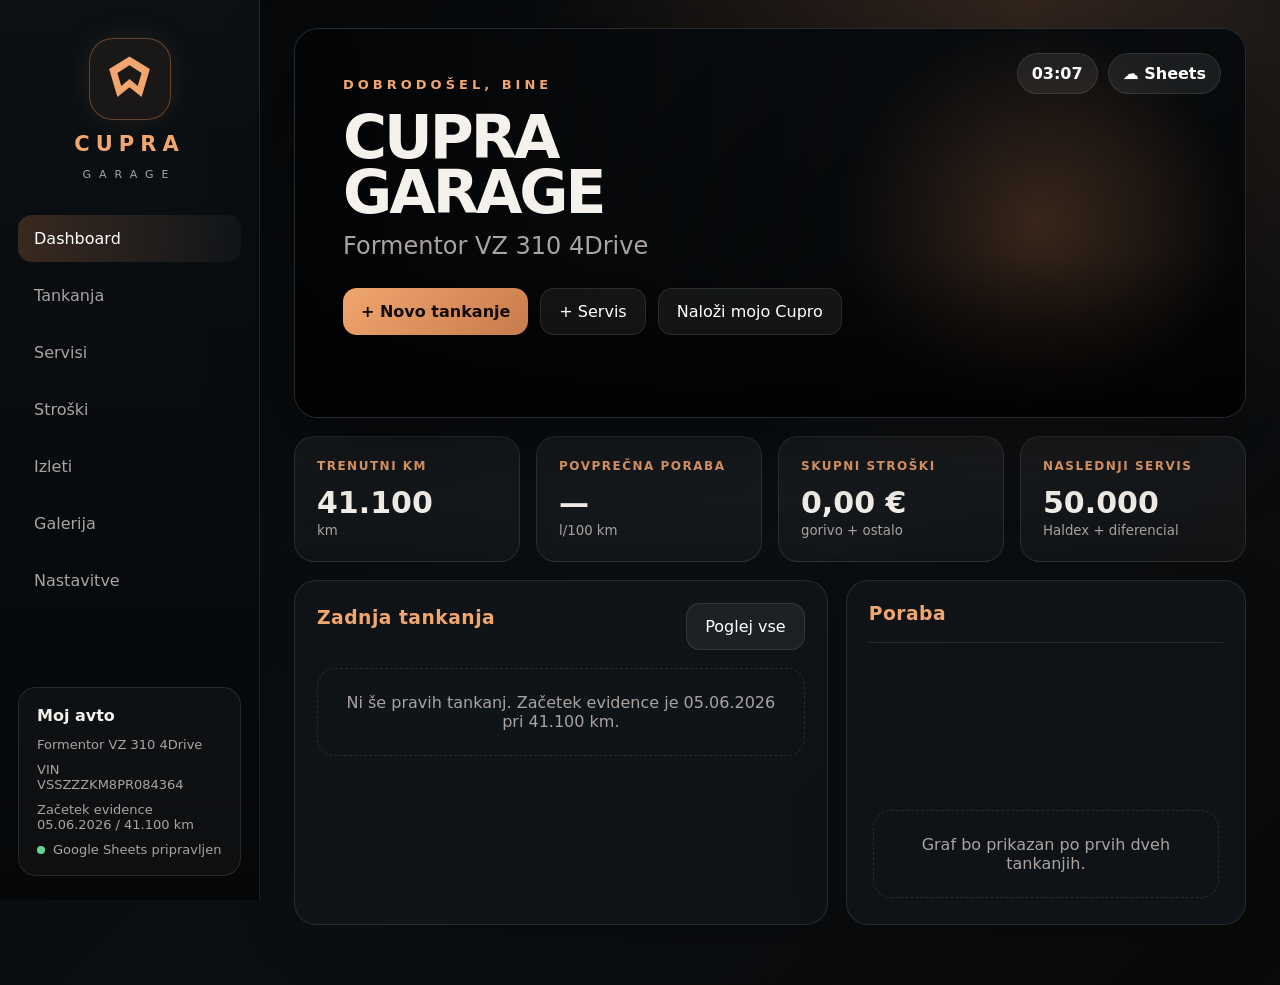
==== index.html @ 84655809 "Add files via upload" ====
<!doctype html>
<html lang="sl">
<head>
  <meta charset="utf-8" />
  <meta name="viewport" content="width=device-width, initial-scale=1" />
  <title>Cupra Garage v1.0</title>
  <link rel="manifest" href="manifest.json">
  <meta name="theme-color" content="#0a0d0f">
  <style>
    :root{--bg:#07090b;--panel:#11161b;--panel2:#151a20;--line:rgba(255,255,255,.10);--text:#f5f1ec;--muted:#aaa3a0;--copper:#c77b4b;--copper2:#f1a66f;--ok:#6ad394;--danger:#ff7676;--shadow:0 28px 80px rgba(0,0,0,.45);--radius:24px}
    *{box-sizing:border-box} body{margin:0;background:radial-gradient(circle at 80% 0%,rgba(199,123,75,.22),transparent 35%),linear-gradient(135deg,#050607,#0b0f13 55%,#090909);color:var(--text);font-family:Inter,system-ui,-apple-system,Segoe UI,Roboto,Arial,sans-serif;min-height:100vh} button,input,select,textarea{font:inherit} .app{display:grid;grid-template-columns:260px 1fr;min-height:100vh}.sidebar{position:sticky;top:0;height:100vh;padding:28px 18px;border-right:1px solid var(--line);background:linear-gradient(180deg,rgba(12,17,21,.96),rgba(5,7,9,.96));backdrop-filter:blur(18px)}.brand{display:flex;flex-direction:column;align-items:center;gap:12px;margin:10px 0 34px}.logo{width:82px;height:82px;border:1px solid rgba(199,123,75,.45);border-radius:24px;display:grid;place-items:center;background:rgba(199,123,75,.08);box-shadow:0 0 30px rgba(199,123,75,.12)}.logo svg{width:55px;fill:var(--copper2)}.brand h1{font-size:21px;letter-spacing:6px;margin:0;color:var(--copper2)}.brand small{letter-spacing:8px;color:var(--muted);font-size:11px}.nav{display:grid;gap:10px}.nav button{border:0;color:var(--muted);background:transparent;border-radius:14px;padding:14px 16px;text-align:left;cursor:pointer;display:flex;align-items:center;gap:12px}.nav button.active,.nav button:hover{background:linear-gradient(90deg,rgba(199,123,75,.25),rgba(255,255,255,.03));color:#fff}.car-card{position:absolute;left:18px;right:18px;bottom:24px;padding:18px;border:1px solid var(--line);border-radius:18px;background:rgba(255,255,255,.035)}.car-card b{display:block;margin-bottom:12px}.car-card p{margin:10px 0;color:var(--muted);font-size:13px}.main{padding:28px 34px 60px}.hero{position:relative;min-height:390px;border:1px solid var(--line);border-radius:var(--radius);overflow:hidden;background:#101418;box-shadow:var(--shadow)}.hero:before{content:"";position:absolute;inset:0;background:linear-gradient(90deg,rgba(0,0,0,.84) 0%,rgba(0,0,0,.50) 37%,rgba(0,0,0,.1) 100%),linear-gradient(0deg,rgba(0,0,0,.75),transparent 42%);z-index:1}.hero-img{position:absolute;inset:0;background:linear-gradient(135deg,#161a1e,#090b0d);background-size:cover;background-position:center}.hero-content{position:relative;z-index:2;padding:48px}.eyebrow{color:var(--copper2);letter-spacing:4px;text-transform:uppercase;font-weight:800;font-size:13px}.hero h2{font-size:60px;line-height:.92;margin:18px 0 12px;letter-spacing:-3px}.hero p{font-size:24px;color:var(--muted);margin:0 0 28px}.btn{border:1px solid var(--line);background:rgba(255,255,255,.06);color:#fff;padding:13px 18px;border-radius:14px;cursor:pointer}.btn.primary{border:0;background:linear-gradient(135deg,var(--copper2),var(--copper));color:#120b07;font-weight:900}.btn.ghost:hover,.btn:hover{transform:translateY(-1px)}.hero-actions{display:flex;gap:12px;flex-wrap:wrap}.top-status{position:absolute;z-index:3;top:24px;right:24px;display:flex;gap:10px}.pill{border:1px solid var(--line);background:rgba(255,255,255,.08);backdrop-filter:blur(12px);padding:10px 14px;border-radius:999px;color:#fff;font-weight:700}.grid4{display:grid;grid-template-columns:repeat(4,1fr);gap:16px;margin-top:18px}.stat{border:1px solid var(--line);background:linear-gradient(180deg,rgba(255,255,255,.06),rgba(255,255,255,.03));border-radius:20px;padding:22px;min-height:126px}.stat .label{color:var(--copper2);font-size:12px;font-weight:900;letter-spacing:1.5px;text-transform:uppercase}.stat .value{font-size:30px;font-weight:900;margin-top:12px}.stat small{color:var(--muted)}.content-grid{display:grid;grid-template-columns:1.2fr .9fr;gap:18px;margin-top:18px}.panel{border:1px solid var(--line);background:rgba(17,22,27,.78);border-radius:22px;padding:22px;box-shadow:0 16px 55px rgba(0,0,0,.18)}.panel h3{margin:0 0 18px;color:var(--copper2);letter-spacing:.5px}.table{width:100%;border-collapse:collapse}.table td,.table th{padding:13px 10px;border-bottom:1px solid var(--line);text-align:left;color:#eee}.table th{color:var(--muted);font-size:12px;text-transform:uppercase}.muted{color:var(--muted)}.view{display:none}.view.active{display:block}.form{display:grid;grid-template-columns:repeat(2,1fr);gap:14px}.field label{display:block;color:var(--muted);font-size:12px;margin:0 0 7px;text-transform:uppercase;letter-spacing:1px}.field input,.field select,.field textarea{width:100%;border:1px solid var(--line);background:rgba(0,0,0,.26);color:#fff;border-radius:14px;padding:13px 14px;outline:none}.field textarea{min-height:95px;resize:vertical}.span2{grid-column:span 2}.toast{position:fixed;right:24px;bottom:24px;background:#121820;border:1px solid var(--line);border-left:4px solid var(--copper2);border-radius:14px;padding:14px 18px;box-shadow:var(--shadow);display:none;z-index:9}.chart{height:260px;display:flex;align-items:end;gap:10px;padding:20px 4px 4px;border-top:1px solid var(--line)}.bar{flex:1;background:linear-gradient(180deg,var(--copper2),var(--copper));border-radius:10px 10px 4px 4px;min-height:8px;position:relative}.bar span{position:absolute;top:-24px;left:50%;transform:translateX(-50%);font-size:12px;color:#fff}.section-title{display:flex;align-items:center;justify-content:space-between;margin:0 0 18px}.section-title h2{margin:0;font-size:34px}.mobile-nav{display:none}.file-input{display:none}.empty{padding:24px;text-align:center;color:var(--muted);border:1px dashed var(--line);border-radius:18px}.sync{display:flex;align-items:center;gap:8px;color:var(--muted);font-size:13px;margin-top:10px}.dot{width:8px;height:8px;background:var(--ok);border-radius:50%}@media(max-width:900px){.app{grid-template-columns:1fr}.sidebar{display:none}.main{padding:14px 14px 92px}.hero{min-height:520px}.hero-content{padding:34px}.hero h2{font-size:52px}.grid4,.content-grid{grid-template-columns:1fr}.form{grid-template-columns:1fr}.span2{grid-column:auto}.mobile-nav{display:flex;position:fixed;left:10px;right:10px;bottom:10px;z-index:8;background:rgba(12,15,18,.92);border:1px solid var(--line);border-radius:22px;padding:8px;backdrop-filter:blur(18px);justify-content:space-around}.mobile-nav button{background:transparent;border:0;color:var(--muted);font-size:12px;padding:10px 8px;border-radius:14px}.mobile-nav button.active{color:#fff;background:rgba(199,123,75,.22)}.top-status{display:none}}
  </style>
</head>
<body>
<div class="app">
  <aside class="sidebar">
    <div class="brand"><div class="logo"><svg viewBox="0 0 100 100"><path d="M50 8 87 31 72 82 50 64 28 82 13 31 50 8Zm0 16L28 38l7 24 15-13 15 13 7-24L50 24Z"/></svg></div><h1>CUPRA</h1><small>GARAGE</small></div>
    <nav class="nav" id="nav"></nav>
    <div class="car-card"><b>Moj avto</b><p>Formentor VZ 310 4Drive</p><p>VIN<br>VSSZZZKM8PR084364</p><p>Začetek evidence<br>05.06.2026 / 41.100 km</p><div class="sync"><span class="dot"></span><span id="syncText">Google Sheets pripravljen</span></div></div>
  </aside>
  <main class="main">
    <section id="dashboard" class="view active">
      <div class="hero">
        <div class="hero-img" id="heroImg"></div><div class="top-status"><div class="pill" id="clock">--:--</div><div class="pill">☁️ Sheets</div></div>
        <div class="hero-content"><div class="eyebrow">Dobrodošel, Bine</div><h2>CUPRA<br>GARAGE</h2><p>Formentor VZ 310 4Drive</p><div class="hero-actions"><button class="btn primary" data-go="tankanja">+ Novo tankanje</button><button class="btn" data-go="servisi">+ Servis</button><button class="btn" id="uploadBtn">Naloži mojo Cupro</button><input class="file-input" id="carPhoto" type="file" accept="image/*"></div></div>
      </div>
      <div class="grid4"><div class="stat"><div class="label">Trenutni KM</div><div class="value" id="sKm">41.100</div><small>km</small></div><div class="stat"><div class="label">Povprečna poraba</div><div class="value" id="sAvg">—</div><small>l/100 km</small></div><div class="stat"><div class="label">Skupni stroški</div><div class="value" id="sCost">0 €</div><small>gorivo + ostalo</small></div><div class="stat"><div class="label">Naslednji servis</div><div class="value">50.000</div><small>Haldex + diferencial</small></div></div>
      <div class="content-grid"><div class="panel"><div class="section-title"><h3>Zadnja tankanja</h3><button class="btn" data-go="tankanja">Poglej vse</button></div><div id="lastFuel"></div></div><div class="panel"><h3>Poraba</h3><div class="chart" id="chart"></div></div></div>
    </section>
    <section id="tankanja" class="view"><div class="section-title"><h2>Tankanja</h2><button class="btn primary" id="saveFuel">Shrani v Google Sheets</button></div><div class="panel"><form class="form" id="fuelForm"><div class="field"><label>Datum</label><input name="date" type="date" required></div><div class="field"><label>Kilometri</label><input name="km" type="number" required placeholder="npr. 42180"></div><div class="field"><label>Litri</label><input name="liters" type="number" step="0.01" required placeholder="npr. 52.31"></div><div class="field"><label>Cena skupaj (€)</label><input name="total" type="number" step="0.01" required placeholder="npr. 86.40"></div><div class="field"><label>Gorivo</label><select name="fuel"><option>95 RON</option><option>100 RON</option><option>Nakup</option></select></div><div class="field"><label>Črpalka</label><input name="station" placeholder="Petrol Litija"></div><div class="field span2"><label>Opomba</label><textarea name="note" placeholder="npr. prvo tankanje po nakupu"></textarea></div></form></div><div class="panel" style="margin-top:18px"><h3>Vnosi</h3><div id="fuelList"></div></div></section>
    <section id="servisi" class="view"><div class="section-title"><h2>Servisi</h2><button class="btn primary" id="saveService">Shrani servis</button></div><div class="panel"><form class="form" id="serviceForm"><div class="field"><label>Datum</label><input name="date" type="date"></div><div class="field"><label>KM</label><input name="km" type="number"></div><div class="field"><label>Vrsta</label><input name="type" placeholder="Haldex, DSG, olje..."></div><div class="field"><label>Cena (€)</label><input name="total" type="number" step="0.01"></div><div class="field"><label>Servis</label><input name="shop" placeholder="Malgaj, A2S..."></div><div class="field span2"><label>Opomba</label><textarea name="note"></textarea></div></form></div><div class="panel" style="margin-top:18px"><h3>Servisni plan</h3><table class="table"><tr><td>41.100 km</td><td>Nakup vozila</td></tr><tr><td>50.000 km</td><td>Haldex + diferencial + olje/filtri</td></tr><tr><td>60.000 km</td><td>DSG + svečke + olje/filtri</td></tr></table></div></section>
    <section id="stroski" class="view"><div class="section-title"><h2>Stroški</h2><button class="btn primary" id="saveCost">Shrani strošek</button></div><div class="panel"><form class="form" id="costForm"><div class="field"><label>Datum</label><input name="date" type="date"></div><div class="field"><label>Kategorija</label><select name="category"><option>Pranje</option><option>Zavarovanje</option><option>Gume</option><option>Dodatki</option><option>Registracija</option><option>Drugo</option></select></div><div class="field"><label>Cena (€)</label><input name="total" type="number" step="0.01"></div><div class="field span2"><label>Opomba</label><textarea name="note"></textarea></div></form></div></section>
    <section id="izleti" class="view"><div class="section-title"><h2>Izleti</h2><button class="btn primary" id="saveTrip">Shrani izlet</button></div><div class="panel"><form class="form" id="tripForm"><div class="field"><label>Datum</label><input name="date" type="date"></div><div class="field"><label>Lokacija</label><input name="location" placeholder="Jezersko, Pavličevo..."></div><div class="field"><label>KM</label><input name="km" type="number"></div><div class="field"><label>Poraba</label><input name="consumption" type="number" step="0.1"></div><div class="field span2"><label>Opomba</label><textarea name="note"></textarea></div></form></div></section>
    <section id="galerija" class="view"><div class="section-title"><h2>Galerija</h2></div><div class="panel"><div class="empty">Za zdaj uporabiva glavno sliko avta. Kasneje dodava galerijo izletov.</div></div></section>
    <section id="nastavitve" class="view"><div class="section-title"><h2>Nastavitve</h2></div><div class="panel"><h3>Google Sheets API</h3><p class="muted">Aplikacija je že povezana z Apps Script URL-jem.</p><input id="apiInput" style="width:100%;padding:14px;border-radius:14px;border:1px solid var(--line);background:#080a0c;color:#fff" /></div></section>
  </main>
</div>
<nav class="mobile-nav" id="mobileNav"></nav><div class="toast" id="toast"></div>
<script>
const API_URL='https://script.google.com/macros/s/AKfycbxtBUDsEvPy3NudjOg58-vne_iWKUfln5QllhqGD4Jf5TqZbpSSNqPPOu9MX9v1Vtcd/exec';
const START_KM=41100; const START_DATE='2026-06-05';
const navItems=[['dashboard','Dashboard'],['tankanja','Tankanja'],['servisi','Servisi'],['stroski','Stroški'],['izleti','Izleti'],['galerija','Galerija'],['nastavitve','Nastavitve']];
const $=s=>document.querySelector(s); const $$=s=>document.querySelectorAll(s);
const store={get(k,d=[]){try{return JSON.parse(localStorage.getItem(k))??d}catch{return d}},set(k,v){localStorage.setItem(k,JSON.stringify(v))}};
function toast(msg){const t=$('#toast');t.textContent=msg;t.style.display='block';setTimeout(()=>t.style.display='none',3300)}
function fmt(n,dec=0){if(n===null||n===undefined||isNaN(n))return '—';return Number(n).toLocaleString('sl-SI',{maximumFractionDigits:dec,minimumFractionDigits:dec})}
function eur(n){return fmt(n,2)+' €'}
function initNav(){for(const wrap of [$('#nav'),$('#mobileNav')]){wrap.innerHTML=navItems.map(([id,label])=>`<button data-go="${id}" class="${id==='dashboard'?'active':''}">${label}</button>`).join('')}}
function go(id){$$('.view').forEach(v=>v.classList.toggle('active',v.id===id));$$('[data-go]').forEach(b=>b.classList.toggle('active',b.dataset.go===id));scrollTo(0,0)}
document.addEventListener('click',e=>{const b=e.target.closest('[data-go]');if(b)go(b.dataset.go)});
async function post(sheet,values){try{await fetch(API_URL,{method:'POST',mode:'no-cors',headers:{'Content-Type':'text/plain;charset=utf-8'},body:JSON.stringify({sheet,values})});toast('Shranjeno v Google Sheets ✅');return true}catch(err){toast('Napaka pri povezavi z Google Sheets');return false}}
function fuelRows(){return store.get('fuel',[])}
function calcFuel(rows){const sorted=[...rows].sort((a,b)=>Number(a.km)-Number(b.km));let prev=START_KM;return sorted.map(r=>{const dist=Number(r.km)-prev;const liters=Number(r.liters), total=Number(r.total);const cons=dist>0?liters/dist*100:null;const per100=dist>0?total/dist*100:null;const perKm=dist>0?total/dist:null;prev=Number(r.km)||prev;return {...r,dist,cons,per100,perKm}})}
function render(){const rows=calcFuel(fuelRows());const latest=rows.at(-1);$('#sKm').textContent=fmt(latest?.km||START_KM);const valid=rows.filter(r=>r.cons);const avg=valid.length?valid.reduce((s,r)=>s+r.cons,0)/valid.length:null;$('#sAvg').textContent=avg?fmt(avg,1):'—';const fuelCost=rows.reduce((s,r)=>s+Number(r.total||0),0);const costs=store.get('costs',[]).reduce((s,r)=>s+Number(r.total||0),0);$('#sCost').textContent=eur(fuelCost+costs); renderFuelList(rows); renderChart(valid.slice(-7));}
function renderFuelList(rows){const box=$('#fuelList'), last=$('#lastFuel'); const table=rows.slice().reverse().map(r=>`<tr><td>${r.date}</td><td>${fmt(r.km)} km</td><td>${r.fuel}</td><td>${eur(r.total)}</td><td>${r.cons?fmt(r.cons,1)+' l/100 km':'—'}</td></tr>`).join('');const html=rows.length?`<table class="table"><tr><th>Datum</th><th>KM</th><th>Gorivo</th><th>Cena</th><th>Poraba</th></tr>${table}</table>`:'<div class="empty">Ni še pravih tankanj. Začetek evidence je 05.06.2026 pri 41.100 km.</div>';box.innerHTML=html;last.innerHTML=html}
function renderChart(rows){const c=$('#chart'); if(!rows.length){c.innerHTML='<div class="empty" style="width:100%">Graf bo prikazan po prvih dveh tankanjih.</div>';return} const max=Math.max(...rows.map(r=>r.cons),10); c.innerHTML=rows.map(r=>`<div class="bar" style="height:${Math.max(8,r.cons/max*220)}px"><span>${fmt(r.cons,1)}</span></div>`).join('')}
function formObj(form){return Object.fromEntries(new FormData(form).entries())}
$('#saveFuel').onclick=async()=>{const f=formObj($('#fuelForm')); if(!f.date||!f.km||!f.liters||!f.total){toast('Vnesi datum, km, litre in ceno.');return} f.km=Number(f.km);f.liters=Number(f.liters);f.total=Number(f.total);f.pricePerLiter=f.liters?f.total/f.liters:0; const rows=fuelRows(); rows.push(f); store.set('fuel',rows); render(); await post('Tankanja',[f.date,f.km,f.liters,f.total,Number(f.pricePerLiter.toFixed(3)),f.fuel,f.station||'',f.note||'']); $('#fuelForm').reset(); $('#fuelForm').date.value=new Date().toISOString().slice(0,10)};
$('#saveService').onclick=async()=>{const f=formObj($('#serviceForm')); await post('Servisi',[f.date,f.km,f.type,f.total,f.shop,f.note]);toast('Servis shranjen ✅')};
$('#saveCost').onclick=async()=>{const f=formObj($('#costForm')); const arr=store.get('costs',[]);arr.push(f);store.set('costs',arr);render(); await post('Stroški',[f.date,f.category,f.total,f.note]);};
$('#saveTrip').onclick=async()=>{const f=formObj($('#tripForm')); await post('Izleti',[f.date,f.location,f.km,f.consumption,f.note]);};
$('#uploadBtn').onclick=()=>$('#carPhoto').click(); $('#carPhoto').onchange=e=>{const file=e.target.files[0]; if(!file)return; const r=new FileReader(); r.onload=()=>{localStorage.setItem('carPhoto',r.result); setHero();}; r.readAsDataURL(file)};
function setHero(){const img=localStorage.getItem('carPhoto'); if(img) $('#heroImg').style.backgroundImage=`url(${img})`; else $('#heroImg').style.backgroundImage='radial-gradient(circle at 78% 50%,rgba(199,123,75,.34),transparent 26%),linear-gradient(135deg,#11171d,#050607)'}
function clock(){const d=new Date();$('#clock').textContent=d.toLocaleTimeString('sl-SI',{hour:'2-digit',minute:'2-digit'})}
function init(){initNav(); setHero(); $('#apiInput').value=API_URL; $('#fuelForm').date.value=new Date().toISOString().slice(0,10); clock();setInterval(clock,30000); render(); if('serviceWorker' in navigator){navigator.serviceWorker.register('./service-worker.js').catch(()=>{})}}
init();
</script>
</body>
</html>
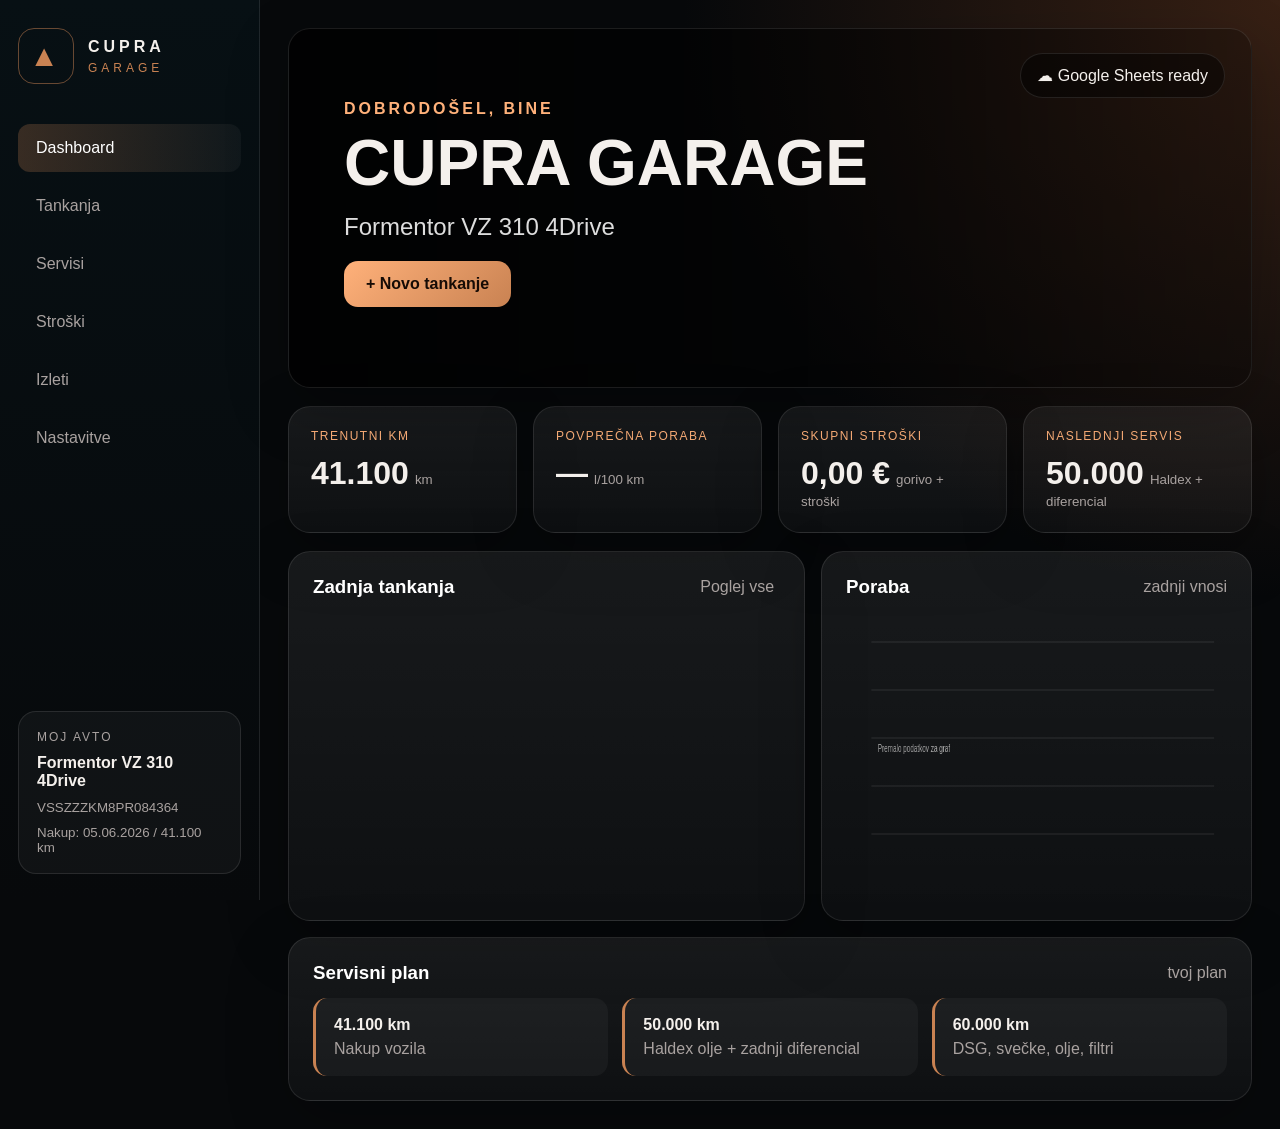
==== commit 0f418fb9: "Add files via upload" ====
--- a/index.html
+++ b/index.html
@@ -2,68 +2,97 @@
 <html lang="sl">
 <head>
   <meta charset="utf-8" />
-  <meta name="viewport" content="width=device-width, initial-scale=1" />
-  <title>Cupra Garage v1.0</title>
-  <link rel="manifest" href="manifest.json">
-  <meta name="theme-color" content="#0a0d0f">
-  <style>
-    :root{--bg:#07090b;--panel:#11161b;--panel2:#151a20;--line:rgba(255,255,255,.10);--text:#f5f1ec;--muted:#aaa3a0;--copper:#c77b4b;--copper2:#f1a66f;--ok:#6ad394;--danger:#ff7676;--shadow:0 28px 80px rgba(0,0,0,.45);--radius:24px}
-    *{box-sizing:border-box} body{margin:0;background:radial-gradient(circle at 80% 0%,rgba(199,123,75,.22),transparent 35%),linear-gradient(135deg,#050607,#0b0f13 55%,#090909);color:var(--text);font-family:Inter,system-ui,-apple-system,Segoe UI,Roboto,Arial,sans-serif;min-height:100vh} button,input,select,textarea{font:inherit} .app{display:grid;grid-template-columns:260px 1fr;min-height:100vh}.sidebar{position:sticky;top:0;height:100vh;padding:28px 18px;border-right:1px solid var(--line);background:linear-gradient(180deg,rgba(12,17,21,.96),rgba(5,7,9,.96));backdrop-filter:blur(18px)}.brand{display:flex;flex-direction:column;align-items:center;gap:12px;margin:10px 0 34px}.logo{width:82px;height:82px;border:1px solid rgba(199,123,75,.45);border-radius:24px;display:grid;place-items:center;background:rgba(199,123,75,.08);box-shadow:0 0 30px rgba(199,123,75,.12)}.logo svg{width:55px;fill:var(--copper2)}.brand h1{font-size:21px;letter-spacing:6px;margin:0;color:var(--copper2)}.brand small{letter-spacing:8px;color:var(--muted);font-size:11px}.nav{display:grid;gap:10px}.nav button{border:0;color:var(--muted);background:transparent;border-radius:14px;padding:14px 16px;text-align:left;cursor:pointer;display:flex;align-items:center;gap:12px}.nav button.active,.nav button:hover{background:linear-gradient(90deg,rgba(199,123,75,.25),rgba(255,255,255,.03));color:#fff}.car-card{position:absolute;left:18px;right:18px;bottom:24px;padding:18px;border:1px solid var(--line);border-radius:18px;background:rgba(255,255,255,.035)}.car-card b{display:block;margin-bottom:12px}.car-card p{margin:10px 0;color:var(--muted);font-size:13px}.main{padding:28px 34px 60px}.hero{position:relative;min-height:390px;border:1px solid var(--line);border-radius:var(--radius);overflow:hidden;background:#101418;box-shadow:var(--shadow)}.hero:before{content:"";position:absolute;inset:0;background:linear-gradient(90deg,rgba(0,0,0,.84) 0%,rgba(0,0,0,.50) 37%,rgba(0,0,0,.1) 100%),linear-gradient(0deg,rgba(0,0,0,.75),transparent 42%);z-index:1}.hero-img{position:absolute;inset:0;background:linear-gradient(135deg,#161a1e,#090b0d);background-size:cover;background-position:center}.hero-content{position:relative;z-index:2;padding:48px}.eyebrow{color:var(--copper2);letter-spacing:4px;text-transform:uppercase;font-weight:800;font-size:13px}.hero h2{font-size:60px;line-height:.92;margin:18px 0 12px;letter-spacing:-3px}.hero p{font-size:24px;color:var(--muted);margin:0 0 28px}.btn{border:1px solid var(--line);background:rgba(255,255,255,.06);color:#fff;padding:13px 18px;border-radius:14px;cursor:pointer}.btn.primary{border:0;background:linear-gradient(135deg,var(--copper2),var(--copper));color:#120b07;font-weight:900}.btn.ghost:hover,.btn:hover{transform:translateY(-1px)}.hero-actions{display:flex;gap:12px;flex-wrap:wrap}.top-status{position:absolute;z-index:3;top:24px;right:24px;display:flex;gap:10px}.pill{border:1px solid var(--line);background:rgba(255,255,255,.08);backdrop-filter:blur(12px);padding:10px 14px;border-radius:999px;color:#fff;font-weight:700}.grid4{display:grid;grid-template-columns:repeat(4,1fr);gap:16px;margin-top:18px}.stat{border:1px solid var(--line);background:linear-gradient(180deg,rgba(255,255,255,.06),rgba(255,255,255,.03));border-radius:20px;padding:22px;min-height:126px}.stat .label{color:var(--copper2);font-size:12px;font-weight:900;letter-spacing:1.5px;text-transform:uppercase}.stat .value{font-size:30px;font-weight:900;margin-top:12px}.stat small{color:var(--muted)}.content-grid{display:grid;grid-template-columns:1.2fr .9fr;gap:18px;margin-top:18px}.panel{border:1px solid var(--line);background:rgba(17,22,27,.78);border-radius:22px;padding:22px;box-shadow:0 16px 55px rgba(0,0,0,.18)}.panel h3{margin:0 0 18px;color:var(--copper2);letter-spacing:.5px}.table{width:100%;border-collapse:collapse}.table td,.table th{padding:13px 10px;border-bottom:1px solid var(--line);text-align:left;color:#eee}.table th{color:var(--muted);font-size:12px;text-transform:uppercase}.muted{color:var(--muted)}.view{display:none}.view.active{display:block}.form{display:grid;grid-template-columns:repeat(2,1fr);gap:14px}.field label{display:block;color:var(--muted);font-size:12px;margin:0 0 7px;text-transform:uppercase;letter-spacing:1px}.field input,.field select,.field textarea{width:100%;border:1px solid var(--line);background:rgba(0,0,0,.26);color:#fff;border-radius:14px;padding:13px 14px;outline:none}.field textarea{min-height:95px;resize:vertical}.span2{grid-column:span 2}.toast{position:fixed;right:24px;bottom:24px;background:#121820;border:1px solid var(--line);border-left:4px solid var(--copper2);border-radius:14px;padding:14px 18px;box-shadow:var(--shadow);display:none;z-index:9}.chart{height:260px;display:flex;align-items:end;gap:10px;padding:20px 4px 4px;border-top:1px solid var(--line)}.bar{flex:1;background:linear-gradient(180deg,var(--copper2),var(--copper));border-radius:10px 10px 4px 4px;min-height:8px;position:relative}.bar span{position:absolute;top:-24px;left:50%;transform:translateX(-50%);font-size:12px;color:#fff}.section-title{display:flex;align-items:center;justify-content:space-between;margin:0 0 18px}.section-title h2{margin:0;font-size:34px}.mobile-nav{display:none}.file-input{display:none}.empty{padding:24px;text-align:center;color:var(--muted);border:1px dashed var(--line);border-radius:18px}.sync{display:flex;align-items:center;gap:8px;color:var(--muted);font-size:13px;margin-top:10px}.dot{width:8px;height:8px;background:var(--ok);border-radius:50%}@media(max-width:900px){.app{grid-template-columns:1fr}.sidebar{display:none}.main{padding:14px 14px 92px}.hero{min-height:520px}.hero-content{padding:34px}.hero h2{font-size:52px}.grid4,.content-grid{grid-template-columns:1fr}.form{grid-template-columns:1fr}.span2{grid-column:auto}.mobile-nav{display:flex;position:fixed;left:10px;right:10px;bottom:10px;z-index:8;background:rgba(12,15,18,.92);border:1px solid var(--line);border-radius:22px;padding:8px;backdrop-filter:blur(18px);justify-content:space-around}.mobile-nav button{background:transparent;border:0;color:var(--muted);font-size:12px;padding:10px 8px;border-radius:14px}.mobile-nav button.active{color:#fff;background:rgba(199,123,75,.22)}.top-status{display:none}}
-  </style>
+  <meta name="viewport" content="width=device-width, initial-scale=1, viewport-fit=cover" />
+  <title>Cupra Garage</title>
+  <meta name="theme-color" content="#0b0f12" />
+  <link rel="manifest" href="manifest.json" />
+  <link rel="stylesheet" href="css/style.css" />
 </head>
 <body>
-<div class="app">
-  <aside class="sidebar">
-    <div class="brand"><div class="logo"><svg viewBox="0 0 100 100"><path d="M50 8 87 31 72 82 50 64 28 82 13 31 50 8Zm0 16L28 38l7 24 15-13 15 13 7-24L50 24Z"/></svg></div><h1>CUPRA</h1><small>GARAGE</small></div>
-    <nav class="nav" id="nav"></nav>
-    <div class="car-card"><b>Moj avto</b><p>Formentor VZ 310 4Drive</p><p>VIN<br>VSSZZZKM8PR084364</p><p>Začetek evidence<br>05.06.2026 / 41.100 km</p><div class="sync"><span class="dot"></span><span id="syncText">Google Sheets pripravljen</span></div></div>
-  </aside>
-  <main class="main">
-    <section id="dashboard" class="view active">
-      <div class="hero">
-        <div class="hero-img" id="heroImg"></div><div class="top-status"><div class="pill" id="clock">--:--</div><div class="pill">☁️ Sheets</div></div>
-        <div class="hero-content"><div class="eyebrow">Dobrodošel, Bine</div><h2>CUPRA<br>GARAGE</h2><p>Formentor VZ 310 4Drive</p><div class="hero-actions"><button class="btn primary" data-go="tankanja">+ Novo tankanje</button><button class="btn" data-go="servisi">+ Servis</button><button class="btn" id="uploadBtn">Naloži mojo Cupro</button><input class="file-input" id="carPhoto" type="file" accept="image/*"></div></div>
+  <div class="app-shell">
+    <aside class="sidebar">
+      <div class="brand">
+        <div class="logo-mark">▲</div>
+        <div><strong>CUPRA</strong><span>GARAGE</span></div>
       </div>
-      <div class="grid4"><div class="stat"><div class="label">Trenutni KM</div><div class="value" id="sKm">41.100</div><small>km</small></div><div class="stat"><div class="label">Povprečna poraba</div><div class="value" id="sAvg">—</div><small>l/100 km</small></div><div class="stat"><div class="label">Skupni stroški</div><div class="value" id="sCost">0 €</div><small>gorivo + ostalo</small></div><div class="stat"><div class="label">Naslednji servis</div><div class="value">50.000</div><small>Haldex + diferencial</small></div></div>
-      <div class="content-grid"><div class="panel"><div class="section-title"><h3>Zadnja tankanja</h3><button class="btn" data-go="tankanja">Poglej vse</button></div><div id="lastFuel"></div></div><div class="panel"><h3>Poraba</h3><div class="chart" id="chart"></div></div></div>
-    </section>
-    <section id="tankanja" class="view"><div class="section-title"><h2>Tankanja</h2><button class="btn primary" id="saveFuel">Shrani v Google Sheets</button></div><div class="panel"><form class="form" id="fuelForm"><div class="field"><label>Datum</label><input name="date" type="date" required></div><div class="field"><label>Kilometri</label><input name="km" type="number" required placeholder="npr. 42180"></div><div class="field"><label>Litri</label><input name="liters" type="number" step="0.01" required placeholder="npr. 52.31"></div><div class="field"><label>Cena skupaj (€)</label><input name="total" type="number" step="0.01" required placeholder="npr. 86.40"></div><div class="field"><label>Gorivo</label><select name="fuel"><option>95 RON</option><option>100 RON</option><option>Nakup</option></select></div><div class="field"><label>Črpalka</label><input name="station" placeholder="Petrol Litija"></div><div class="field span2"><label>Opomba</label><textarea name="note" placeholder="npr. prvo tankanje po nakupu"></textarea></div></form></div><div class="panel" style="margin-top:18px"><h3>Vnosi</h3><div id="fuelList"></div></div></section>
-    <section id="servisi" class="view"><div class="section-title"><h2>Servisi</h2><button class="btn primary" id="saveService">Shrani servis</button></div><div class="panel"><form class="form" id="serviceForm"><div class="field"><label>Datum</label><input name="date" type="date"></div><div class="field"><label>KM</label><input name="km" type="number"></div><div class="field"><label>Vrsta</label><input name="type" placeholder="Haldex, DSG, olje..."></div><div class="field"><label>Cena (€)</label><input name="total" type="number" step="0.01"></div><div class="field"><label>Servis</label><input name="shop" placeholder="Malgaj, A2S..."></div><div class="field span2"><label>Opomba</label><textarea name="note"></textarea></div></form></div><div class="panel" style="margin-top:18px"><h3>Servisni plan</h3><table class="table"><tr><td>41.100 km</td><td>Nakup vozila</td></tr><tr><td>50.000 km</td><td>Haldex + diferencial + olje/filtri</td></tr><tr><td>60.000 km</td><td>DSG + svečke + olje/filtri</td></tr></table></div></section>
-    <section id="stroski" class="view"><div class="section-title"><h2>Stroški</h2><button class="btn primary" id="saveCost">Shrani strošek</button></div><div class="panel"><form class="form" id="costForm"><div class="field"><label>Datum</label><input name="date" type="date"></div><div class="field"><label>Kategorija</label><select name="category"><option>Pranje</option><option>Zavarovanje</option><option>Gume</option><option>Dodatki</option><option>Registracija</option><option>Drugo</option></select></div><div class="field"><label>Cena (€)</label><input name="total" type="number" step="0.01"></div><div class="field span2"><label>Opomba</label><textarea name="note"></textarea></div></form></div></section>
-    <section id="izleti" class="view"><div class="section-title"><h2>Izleti</h2><button class="btn primary" id="saveTrip">Shrani izlet</button></div><div class="panel"><form class="form" id="tripForm"><div class="field"><label>Datum</label><input name="date" type="date"></div><div class="field"><label>Lokacija</label><input name="location" placeholder="Jezersko, Pavličevo..."></div><div class="field"><label>KM</label><input name="km" type="number"></div><div class="field"><label>Poraba</label><input name="consumption" type="number" step="0.1"></div><div class="field span2"><label>Opomba</label><textarea name="note"></textarea></div></form></div></section>
-    <section id="galerija" class="view"><div class="section-title"><h2>Galerija</h2></div><div class="panel"><div class="empty">Za zdaj uporabiva glavno sliko avta. Kasneje dodava galerijo izletov.</div></div></section>
-    <section id="nastavitve" class="view"><div class="section-title"><h2>Nastavitve</h2></div><div class="panel"><h3>Google Sheets API</h3><p class="muted">Aplikacija je že povezana z Apps Script URL-jem.</p><input id="apiInput" style="width:100%;padding:14px;border-radius:14px;border:1px solid var(--line);background:#080a0c;color:#fff" /></div></section>
-  </main>
-</div>
-<nav class="mobile-nav" id="mobileNav"></nav><div class="toast" id="toast"></div>
-<script>
-const API_URL='https://script.google.com/macros/s/AKfycbxtBUDsEvPy3NudjOg58-vne_iWKUfln5QllhqGD4Jf5TqZbpSSNqPPOu9MX9v1Vtcd/exec';
-const START_KM=41100; const START_DATE='2026-06-05';
-const navItems=[['dashboard','Dashboard'],['tankanja','Tankanja'],['servisi','Servisi'],['stroski','Stroški'],['izleti','Izleti'],['galerija','Galerija'],['nastavitve','Nastavitve']];
-const $=s=>document.querySelector(s); const $$=s=>document.querySelectorAll(s);
-const store={get(k,d=[]){try{return JSON.parse(localStorage.getItem(k))??d}catch{return d}},set(k,v){localStorage.setItem(k,JSON.stringify(v))}};
-function toast(msg){const t=$('#toast');t.textContent=msg;t.style.display='block';setTimeout(()=>t.style.display='none',3300)}
-function fmt(n,dec=0){if(n===null||n===undefined||isNaN(n))return '—';return Number(n).toLocaleString('sl-SI',{maximumFractionDigits:dec,minimumFractionDigits:dec})}
-function eur(n){return fmt(n,2)+' €'}
-function initNav(){for(const wrap of [$('#nav'),$('#mobileNav')]){wrap.innerHTML=navItems.map(([id,label])=>`<button data-go="${id}" class="${id==='dashboard'?'active':''}">${label}</button>`).join('')}}
-function go(id){$$('.view').forEach(v=>v.classList.toggle('active',v.id===id));$$('[data-go]').forEach(b=>b.classList.toggle('active',b.dataset.go===id));scrollTo(0,0)}
-document.addEventListener('click',e=>{const b=e.target.closest('[data-go]');if(b)go(b.dataset.go)});
-async function post(sheet,values){try{await fetch(API_URL,{method:'POST',mode:'no-cors',headers:{'Content-Type':'text/plain;charset=utf-8'},body:JSON.stringify({sheet,values})});toast('Shranjeno v Google Sheets ✅');return true}catch(err){toast('Napaka pri povezavi z Google Sheets');return false}}
-function fuelRows(){return store.get('fuel',[])}
-function calcFuel(rows){const sorted=[...rows].sort((a,b)=>Number(a.km)-Number(b.km));let prev=START_KM;return sorted.map(r=>{const dist=Number(r.km)-prev;const liters=Number(r.liters), total=Number(r.total);const cons=dist>0?liters/dist*100:null;const per100=dist>0?total/dist*100:null;const perKm=dist>0?total/dist:null;prev=Number(r.km)||prev;return {...r,dist,cons,per100,perKm}})}
-function render(){const rows=calcFuel(fuelRows());const latest=rows.at(-1);$('#sKm').textContent=fmt(latest?.km||START_KM);const valid=rows.filter(r=>r.cons);const avg=valid.length?valid.reduce((s,r)=>s+r.cons,0)/valid.length:null;$('#sAvg').textContent=avg?fmt(avg,1):'—';const fuelCost=rows.reduce((s,r)=>s+Number(r.total||0),0);const costs=store.get('costs',[]).reduce((s,r)=>s+Number(r.total||0),0);$('#sCost').textContent=eur(fuelCost+costs); renderFuelList(rows); renderChart(valid.slice(-7));}
-function renderFuelList(rows){const box=$('#fuelList'), last=$('#lastFuel'); const table=rows.slice().reverse().map(r=>`<tr><td>${r.date}</td><td>${fmt(r.km)} km</td><td>${r.fuel}</td><td>${eur(r.total)}</td><td>${r.cons?fmt(r.cons,1)+' l/100 km':'—'}</td></tr>`).join('');const html=rows.length?`<table class="table"><tr><th>Datum</th><th>KM</th><th>Gorivo</th><th>Cena</th><th>Poraba</th></tr>${table}</table>`:'<div class="empty">Ni še pravih tankanj. Začetek evidence je 05.06.2026 pri 41.100 km.</div>';box.innerHTML=html;last.innerHTML=html}
-function renderChart(rows){const c=$('#chart'); if(!rows.length){c.innerHTML='<div class="empty" style="width:100%">Graf bo prikazan po prvih dveh tankanjih.</div>';return} const max=Math.max(...rows.map(r=>r.cons),10); c.innerHTML=rows.map(r=>`<div class="bar" style="height:${Math.max(8,r.cons/max*220)}px"><span>${fmt(r.cons,1)}</span></div>`).join('')}
-function formObj(form){return Object.fromEntries(new FormData(form).entries())}
-$('#saveFuel').onclick=async()=>{const f=formObj($('#fuelForm')); if(!f.date||!f.km||!f.liters||!f.total){toast('Vnesi datum, km, litre in ceno.');return} f.km=Number(f.km);f.liters=Number(f.liters);f.total=Number(f.total);f.pricePerLiter=f.liters?f.total/f.liters:0; const rows=fuelRows(); rows.push(f); store.set('fuel',rows); render(); await post('Tankanja',[f.date,f.km,f.liters,f.total,Number(f.pricePerLiter.toFixed(3)),f.fuel,f.station||'',f.note||'']); $('#fuelForm').reset(); $('#fuelForm').date.value=new Date().toISOString().slice(0,10)};
-$('#saveService').onclick=async()=>{const f=formObj($('#serviceForm')); await post('Servisi',[f.date,f.km,f.type,f.total,f.shop,f.note]);toast('Servis shranjen ✅')};
-$('#saveCost').onclick=async()=>{const f=formObj($('#costForm')); const arr=store.get('costs',[]);arr.push(f);store.set('costs',arr);render(); await post('Stroški',[f.date,f.category,f.total,f.note]);};
-$('#saveTrip').onclick=async()=>{const f=formObj($('#tripForm')); await post('Izleti',[f.date,f.location,f.km,f.consumption,f.note]);};
-$('#uploadBtn').onclick=()=>$('#carPhoto').click(); $('#carPhoto').onchange=e=>{const file=e.target.files[0]; if(!file)return; const r=new FileReader(); r.onload=()=>{localStorage.setItem('carPhoto',r.result); setHero();}; r.readAsDataURL(file)};
-function setHero(){const img=localStorage.getItem('carPhoto'); if(img) $('#heroImg').style.backgroundImage=`url(${img})`; else $('#heroImg').style.backgroundImage='radial-gradient(circle at 78% 50%,rgba(199,123,75,.34),transparent 26%),linear-gradient(135deg,#11171d,#050607)'}
-function clock(){const d=new Date();$('#clock').textContent=d.toLocaleTimeString('sl-SI',{hour:'2-digit',minute:'2-digit'})}
-function init(){initNav(); setHero(); $('#apiInput').value=API_URL; $('#fuelForm').date.value=new Date().toISOString().slice(0,10); clock();setInterval(clock,30000); render(); if('serviceWorker' in navigator){navigator.serviceWorker.register('./service-worker.js').catch(()=>{})}}
-init();
-</script>
+      <nav>
+        <button class="nav active" data-view="dashboard">Dashboard</button>
+        <button class="nav" data-view="fuel">Tankanja</button>
+        <button class="nav" data-view="service">Servisi</button>
+        <button class="nav" data-view="costs">Stroški</button>
+        <button class="nav" data-view="trips">Izleti</button>
+        <button class="nav" data-view="settings">Nastavitve</button>
+      </nav>
+      <div class="vehicle-card">
+        <span>MOJ AVTO</span>
+        <strong>Formentor VZ 310 4Drive</strong>
+        <small>VSSZZZKM8PR084364</small>
+        <small>Nakup: 05.06.2026 / 41.100 km</small>
+      </div>
+    </aside>
+
+    <main>
+      <section class="hero card">
+        <div class="hero-content">
+          <p>DOBRODOŠEL, BINE</p>
+          <h1>CUPRA GARAGE</h1>
+          <h2>Formentor VZ 310 4Drive</h2>
+          <button id="openFuel" class="primary">+ Novo tankanje</button>
+        </div>
+        <div class="status-pill">☁ Google Sheets ready</div>
+      </section>
+
+      <section id="dashboard" class="view active">
+        <div class="stats-grid">
+          <div class="stat card"><span>Trenutni KM</span><strong id="statKm">41.100</strong><small>km</small></div>
+          <div class="stat card"><span>Povprečna poraba</span><strong id="statAvg">—</strong><small>l/100 km</small></div>
+          <div class="stat card"><span>Skupni stroški</span><strong id="statCost">0 €</strong><small>gorivo + stroški</small></div>
+          <div class="stat card"><span>Naslednji servis</span><strong>50.000</strong><small>Haldex + diferencial</small></div>
+        </div>
+        <div class="content-grid">
+          <div class="card panel">
+            <div class="panel-head"><h3>Zadnja tankanja</h3><button class="ghost" data-view-target="fuel">Poglej vse</button></div>
+            <div id="fuelList" class="list"></div>
+          </div>
+          <div class="card panel">
+            <div class="panel-head"><h3>Poraba</h3><span>zadnji vnosi</span></div>
+            <canvas id="fuelChart" width="600" height="280"></canvas>
+          </div>
+          <div class="card panel wide">
+            <div class="panel-head"><h3>Servisni plan</h3><span>tvoj plan</span></div>
+            <div class="timeline">
+              <div><b>41.100 km</b><span>Nakup vozila</span></div>
+              <div><b>50.000 km</b><span>Haldex olje + zadnji diferencial</span></div>
+              <div><b>60.000 km</b><span>DSG, svečke, olje, filtri</span></div>
+            </div>
+          </div>
+        </div>
+      </section>
+
+      <section id="fuel" class="view">
+        <div class="card panel form-panel">
+          <h3>Novo tankanje</h3>
+          <form id="fuelForm">
+            <label>Datum<input type="date" name="date" required></label>
+            <label>KM<input type="number" name="km" required placeholder="npr. 41850"></label>
+            <label>Litri<input type="number" step="0.01" name="liters" required></label>
+            <label>Cena skupaj (€)<input type="number" step="0.01" name="total" required></label>
+            <label>Gorivo<select name="fuel"><option>95 RON</option><option>100 RON</option></select></label>
+            <label>Črpalka<input name="station" placeholder="Petrol, OMV..."></label>
+            <label class="full">Opomba<input name="note" placeholder="opomba"></label>
+            <button class="primary full" type="submit">Shrani tankanje</button>
+          </form>
+          <p id="saveStatus" class="save-status"></p>
+        </div>
+      </section>
+
+      <section id="service" class="view"><div class="card panel"><h3>Servisi</h3><p>Modul sledi v naslednjem koraku.</p></div></section>
+      <section id="costs" class="view"><div class="card panel"><h3>Stroški</h3><p>Modul sledi v naslednjem koraku.</p></div></section>
+      <section id="trips" class="view"><div class="card panel"><h3>Izleti</h3><p>Modul sledi v naslednjem koraku.</p></div></section>
+      <section id="settings" class="view"><div class="card panel"><h3>Nastavitve</h3><p>API je povezan na tvoj Google Apps Script.</p></div></section>
+    </main>
+  </div>
+  <script src="js/api.js"></script>
+  <script src="js/app.js"></script>
 </body>
 </html>
--- a/css/style.css
+++ b/css/style.css
@@ -0,0 +1 @@
+:root{--bg:#07090b;--panel:#11171c;--panel2:#171b21;--text:#f4f0ec;--muted:#a9a2a0;--copper:#c98252;--copper2:#ffb17a;--line:rgba(255,255,255,.1)}*{box-sizing:border-box}body{margin:0;font-family:Inter,Segoe UI,Arial,sans-serif;background:radial-gradient(circle at top right,#372014,transparent 35%),var(--bg);color:var(--text)}button,input,select{font:inherit}.app-shell{display:grid;grid-template-columns:260px 1fr;min-height:100vh}.sidebar{padding:28px 18px;border-right:1px solid var(--line);background:linear-gradient(180deg,#071014,#07090b);position:sticky;top:0;height:100vh}.brand{display:flex;gap:14px;align-items:center;margin-bottom:40px;letter-spacing:4px}.brand span{display:block;color:var(--copper);font-size:12px;margin-top:5px}.logo-mark{width:56px;height:56px;border:1px solid rgba(201,130,82,.5);border-radius:16px;display:grid;place-items:center;color:var(--copper);font-size:30px}nav{display:grid;gap:10px}.nav{border:0;background:transparent;color:var(--muted);text-align:left;padding:15px 18px;border-radius:12px;cursor:pointer}.nav.active,.nav:hover{background:linear-gradient(90deg,rgba(201,130,82,.25),rgba(255,255,255,.04));color:#fff}.vehicle-card{position:absolute;left:18px;right:18px;bottom:26px;padding:18px;border:1px solid var(--line);border-radius:18px;background:rgba(255,255,255,.04);display:grid;gap:10px}.vehicle-card span{color:var(--muted);font-size:12px;letter-spacing:2px}.vehicle-card small{color:var(--muted)}main{padding:28px;max-width:1500px;width:100%;margin:auto}.card{border:1px solid var(--line);background:linear-gradient(180deg,rgba(255,255,255,.07),rgba(255,255,255,.03));box-shadow:0 20px 60px rgba(0,0,0,.25);border-radius:22px}.hero{min-height:360px;background:linear-gradient(90deg,rgba(0,0,0,.8),rgba(0,0,0,.25)),url('https://images.unsplash.com/photo-1500530855697-b586d89ba3ee?auto=format&fit=crop&w=1800&q=80');background-size:cover;background-position:center;position:relative;overflow:hidden;padding:55px}.hero-content p{color:var(--copper2);font-weight:800;letter-spacing:3px}.hero h1{font-size:64px;line-height:.92;margin:10px 0}.hero h2{color:#ddd;font-weight:500}.status-pill{position:absolute;right:26px;top:24px;padding:12px 16px;border-radius:999px;background:rgba(0,0,0,.45);border:1px solid var(--line)}.primary{background:linear-gradient(135deg,var(--copper2),var(--copper));color:#160b05;border:0;padding:14px 22px;border-radius:14px;font-weight:900;cursor:pointer}.ghost{background:transparent;border:0;color:var(--muted);cursor:pointer}.view{display:none}.view.active{display:block}.stats-grid{display:grid;grid-template-columns:repeat(4,1fr);gap:16px;margin:18px 0}.stat{padding:22px}.stat span{display:block;color:var(--copper2);font-size:12px;letter-spacing:1.5px;text-transform:uppercase}.stat strong{font-size:32px;display:inline-block;margin-top:12px}.stat small{color:var(--muted);margin-left:6px}.content-grid{display:grid;grid-template-columns:1.2fr 1fr;gap:16px}.panel{padding:24px}.wide{grid-column:1/-1}.panel-head{display:flex;justify-content:space-between;align-items:center;margin-bottom:14px}.panel h3{margin:0;color:#fff}.panel-head span{color:var(--muted)}.list{display:grid;gap:10px}.list-item{display:grid;grid-template-columns:1fr auto;gap:8px;padding:14px;border-radius:14px;background:rgba(255,255,255,.04);border:1px solid var(--line)}.list-item small{color:var(--muted)}canvas{width:100%;height:280px}.timeline{display:grid;grid-template-columns:repeat(3,1fr);gap:14px}.timeline div{padding:18px;border-left:3px solid var(--copper);background:rgba(255,255,255,.04);border-radius:14px}.timeline span{display:block;color:var(--muted);margin-top:6px}.form-panel{max-width:880px}form{display:grid;grid-template-columns:repeat(2,1fr);gap:14px;margin-top:20px}label{display:grid;gap:8px;color:var(--muted)}input,select{background:#0d1115;color:#fff;border:1px solid var(--line);border-radius:12px;padding:14px}label.full,.full{grid-column:1/-1}.save-status{color:var(--copper2);font-weight:700}@media(max-width:900px){.app-shell{grid-template-columns:1fr}.sidebar{position:fixed;bottom:0;top:auto;height:auto;left:0;right:0;z-index:10;padding:8px}.brand,.vehicle-card{display:none}nav{grid-template-columns:repeat(6,1fr);gap:2px}.nav{font-size:11px;text-align:center;padding:10px 4px}main{padding:12px 12px 72px}.hero{min-height:520px;padding:34px 24px;border-radius:26px}.hero h1{font-size:54px}.stats-grid,.content-grid,.timeline,form{grid-template-columns:1fr}.status-pill{left:24px;right:auto;top:auto;bottom:20px}.panel{padding:18px}}
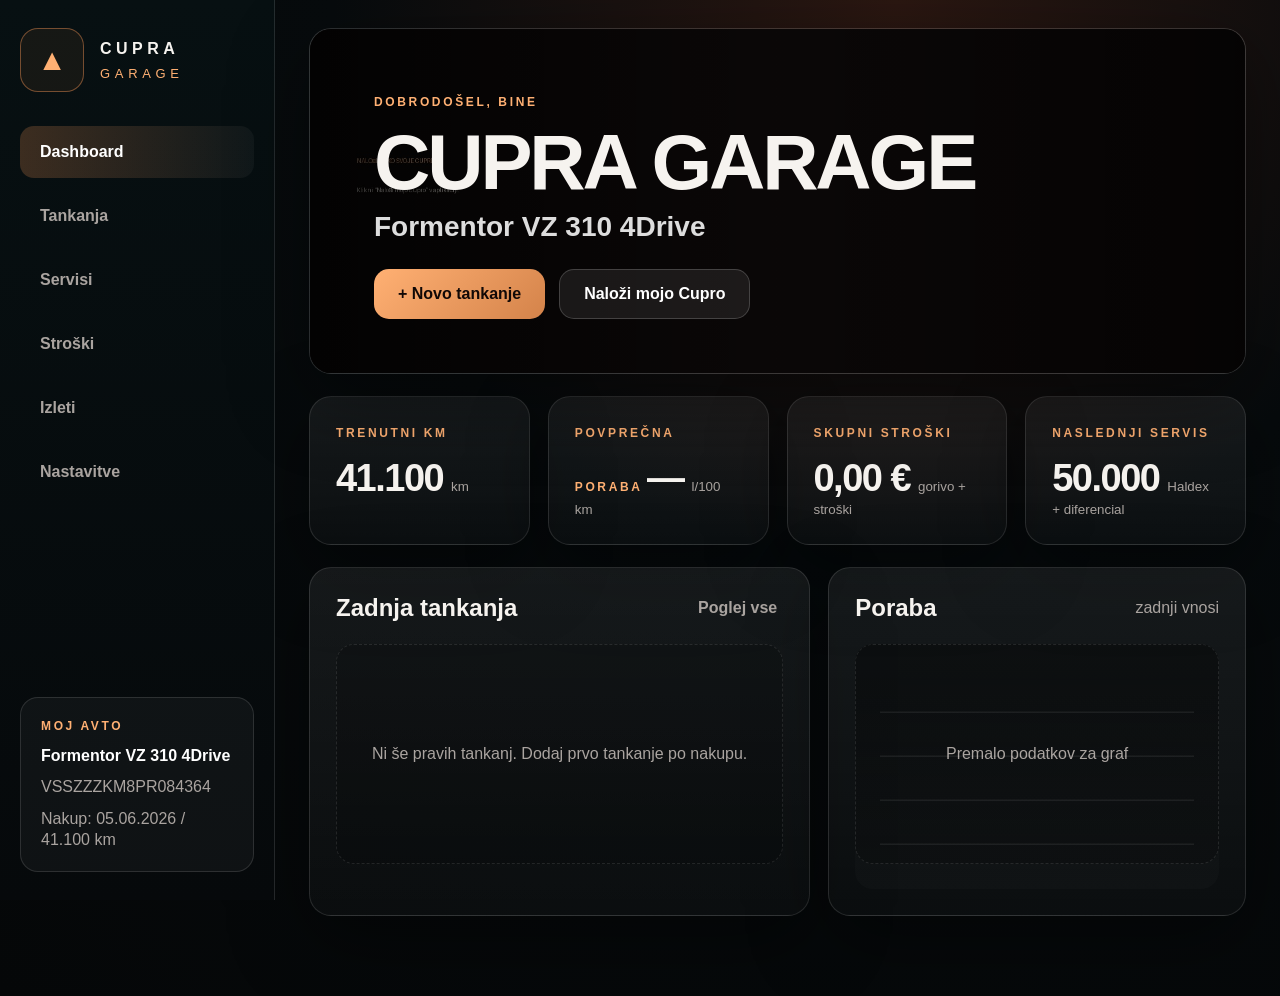
==== commit 1e37d118: "Add files via upload" ====
--- a/index.html
+++ b/index.html
@@ -2,9 +2,9 @@
 <html lang="sl">
 <head>
   <meta charset="utf-8" />
-  <meta name="viewport" content="width=device-width, initial-scale=1, viewport-fit=cover" />
+  <meta name="viewport" content="width=device-width, initial-scale=1" />
+  <meta name="theme-color" content="#070b0d" />
   <title>Cupra Garage</title>
-  <meta name="theme-color" content="#0b0f12" />
   <link rel="manifest" href="manifest.json" />
   <link rel="stylesheet" href="css/style.css" />
 </head>
@@ -12,86 +12,112 @@
   <div class="app-shell">
     <aside class="sidebar">
       <div class="brand">
-        <div class="logo-mark">▲</div>
-        <div><strong>CUPRA</strong><span>GARAGE</span></div>
+        <div class="brand-mark">▲</div>
+        <div>
+          <div class="brand-title">CUPRA</div>
+          <div class="brand-sub">GARAGE</div>
+        </div>
       </div>
-      <nav>
-        <button class="nav active" data-view="dashboard">Dashboard</button>
-        <button class="nav" data-view="fuel">Tankanja</button>
-        <button class="nav" data-view="service">Servisi</button>
-        <button class="nav" data-view="costs">Stroški</button>
-        <button class="nav" data-view="trips">Izleti</button>
-        <button class="nav" data-view="settings">Nastavitve</button>
+
+      <nav class="nav">
+        <button class="nav-item active" data-view="dashboard">Dashboard</button>
+        <button class="nav-item" data-view="fuel">Tankanja</button>
+        <button class="nav-item" data-view="service">Servisi</button>
+        <button class="nav-item" data-view="costs">Stroški</button>
+        <button class="nav-item" data-view="trips">Izleti</button>
+        <button class="nav-item" data-view="settings">Nastavitve</button>
       </nav>
-      <div class="vehicle-card">
-        <span>MOJ AVTO</span>
+
+      <div class="car-card">
+        <div class="eyebrow">Moj avto</div>
         <strong>Formentor VZ 310 4Drive</strong>
-        <small>VSSZZZKM8PR084364</small>
-        <small>Nakup: 05.06.2026 / 41.100 km</small>
+        <span>VSSZZZKM8PR084364</span>
+        <span>Nakup: 05.06.2026 / 41.100 km</span>
       </div>
     </aside>
 
-    <main>
+    <main class="main">
       <section class="hero card">
+        <input id="heroUpload" type="file" accept="image/*" hidden />
+        <div class="hero-bg" id="heroBg"></div>
+        <div class="hero-overlay"></div>
         <div class="hero-content">
-          <p>DOBRODOŠEL, BINE</p>
+          <p class="eyebrow">Dobrodošel, Bine</p>
           <h1>CUPRA GARAGE</h1>
           <h2>Formentor VZ 310 4Drive</h2>
-          <button id="openFuel" class="primary">+ Novo tankanje</button>
-        </div>
-        <div class="status-pill">☁ Google Sheets ready</div>
-      </section>
-
-      <section id="dashboard" class="view active">
-        <div class="stats-grid">
-          <div class="stat card"><span>Trenutni KM</span><strong id="statKm">41.100</strong><small>km</small></div>
-          <div class="stat card"><span>Povprečna poraba</span><strong id="statAvg">—</strong><small>l/100 km</small></div>
-          <div class="stat card"><span>Skupni stroški</span><strong id="statCost">0 €</strong><small>gorivo + stroški</small></div>
-          <div class="stat card"><span>Naslednji servis</span><strong>50.000</strong><small>Haldex + diferencial</small></div>
-        </div>
-        <div class="content-grid">
-          <div class="card panel">
-            <div class="panel-head"><h3>Zadnja tankanja</h3><button class="ghost" data-view-target="fuel">Poglej vse</button></div>
-            <div id="fuelList" class="list"></div>
-          </div>
-          <div class="card panel">
-            <div class="panel-head"><h3>Poraba</h3><span>zadnji vnosi</span></div>
-            <canvas id="fuelChart" width="600" height="280"></canvas>
-          </div>
-          <div class="card panel wide">
-            <div class="panel-head"><h3>Servisni plan</h3><span>tvoj plan</span></div>
-            <div class="timeline">
-              <div><b>41.100 km</b><span>Nakup vozila</span></div>
-              <div><b>50.000 km</b><span>Haldex olje + zadnji diferencial</span></div>
-              <div><b>60.000 km</b><span>DSG, svečke, olje, filtri</span></div>
-            </div>
+          <div class="hero-actions">
+            <button class="primary" id="openFuelForm">+ Novo tankanje</button>
+            <button class="ghost" id="uploadHero">Naloži mojo Cupro</button>
           </div>
         </div>
       </section>
 
-      <section id="fuel" class="view">
-        <div class="card panel form-panel">
-          <h3>Novo tankanje</h3>
-          <form id="fuelForm">
-            <label>Datum<input type="date" name="date" required></label>
-            <label>KM<input type="number" name="km" required placeholder="npr. 41850"></label>
-            <label>Litri<input type="number" step="0.01" name="liters" required></label>
-            <label>Cena skupaj (€)<input type="number" step="0.01" name="total" required></label>
-            <label>Gorivo<select name="fuel"><option>95 RON</option><option>100 RON</option></select></label>
-            <label>Črpalka<input name="station" placeholder="Petrol, OMV..."></label>
-            <label class="full">Opomba<input name="note" placeholder="opomba"></label>
-            <button class="primary full" type="submit">Shrani tankanje</button>
-          </form>
-          <p id="saveStatus" class="save-status"></p>
-        </div>
+      <section class="stats-grid">
+        <article class="stat card">
+          <span class="eyebrow">Trenutni KM</span>
+          <strong id="statKm">41.100</strong><small>km</small>
+        </article>
+        <article class="stat card">
+          <span class="eyebrow">Povprečna poraba</span>
+          <strong id="statConsumption">—</strong><small>l/100 km</small>
+        </article>
+        <article class="stat card">
+          <span class="eyebrow">Skupni stroški</span>
+          <strong id="statCosts">0,00 €</strong><small>gorivo + stroški</small>
+        </article>
+        <article class="stat card">
+          <span class="eyebrow">Naslednji servis</span>
+          <strong>50.000</strong><small>Haldex + diferencial</small>
+        </article>
       </section>
 
-      <section id="service" class="view"><div class="card panel"><h3>Servisi</h3><p>Modul sledi v naslednjem koraku.</p></div></section>
-      <section id="costs" class="view"><div class="card panel"><h3>Stroški</h3><p>Modul sledi v naslednjem koraku.</p></div></section>
-      <section id="trips" class="view"><div class="card panel"><h3>Izleti</h3><p>Modul sledi v naslednjem koraku.</p></div></section>
-      <section id="settings" class="view"><div class="card panel"><h3>Nastavitve</h3><p>API je povezan na tvoj Google Apps Script.</p></div></section>
+      <section class="content-grid">
+        <article class="panel card">
+          <div class="panel-head">
+            <h3>Zadnja tankanja</h3>
+            <button class="link-btn" data-view="fuel">Poglej vse</button>
+          </div>
+          <div id="fuelList" class="list empty">Ni še pravih tankanj. Dodaj prvo tankanje po nakupu.</div>
+        </article>
+
+        <article class="panel card">
+          <div class="panel-head">
+            <h3>Poraba</h3>
+            <span>zadnji vnosi</span>
+          </div>
+          <div class="chart-box" id="chartBox">
+            <div class="chart-placeholder">Premalo podatkov za graf</div>
+          </div>
+        </article>
+      </section>
+
+      <section class="module card hidden" id="fuelModule">
+        <div class="panel-head">
+          <h3>Novo tankanje</h3>
+          <button class="link-btn" id="closeFuelForm">Zapri</button>
+        </div>
+        <form id="fuelForm" class="form-grid">
+          <label>Datum<input name="date" type="date" required /></label>
+          <label>Kilometri<input name="km" type="number" min="41100" step="1" required /></label>
+          <label>Litri<input name="liters" type="number" min="0" step="0.01" required /></label>
+          <label>Cena skupaj (€)<input name="total" type="number" min="0" step="0.01" required /></label>
+          <label>Gorivo<select name="fuel"><option>95 RON</option><option>100 RON</option></select></label>
+          <label>Črpalka<input name="station" placeholder="Petrol, OMV, MOL..." /></label>
+          <label class="span-2">Opomba<input name="note" placeholder="npr. prvo tankanje, relacija..." /></label>
+          <button class="primary span-2" type="submit">Shrani tankanje v Google Sheet</button>
+        </form>
+        <p class="sync-status" id="syncStatus">Pripravljeno.</p>
+      </section>
     </main>
   </div>
+
+  <nav class="bottom-nav">
+    <button class="active" data-view="dashboard">Domov</button>
+    <button data-view="fuel">Tankanja</button>
+    <button data-view="service">Servisi</button>
+    <button data-view="costs">Stroški</button>
+  </nav>
+
   <script src="js/api.js"></script>
   <script src="js/app.js"></script>
 </body>
--- a/css/style.css
+++ b/css/style.css
@@ -1 +1,7 @@
-:root{--bg:#07090b;--panel:#11171c;--panel2:#171b21;--text:#f4f0ec;--muted:#a9a2a0;--copper:#c98252;--copper2:#ffb17a;--line:rgba(255,255,255,.1)}*{box-sizing:border-box}body{margin:0;font-family:Inter,Segoe UI,Arial,sans-serif;background:radial-gradient(circle at top right,#372014,transparent 35%),var(--bg);color:var(--text)}button,input,select{font:inherit}.app-shell{display:grid;grid-template-columns:260px 1fr;min-height:100vh}.sidebar{padding:28px 18px;border-right:1px solid var(--line);background:linear-gradient(180deg,#071014,#07090b);position:sticky;top:0;height:100vh}.brand{display:flex;gap:14px;align-items:center;margin-bottom:40px;letter-spacing:4px}.brand span{display:block;color:var(--copper);font-size:12px;margin-top:5px}.logo-mark{width:56px;height:56px;border:1px solid rgba(201,130,82,.5);border-radius:16px;display:grid;place-items:center;color:var(--copper);font-size:30px}nav{display:grid;gap:10px}.nav{border:0;background:transparent;color:var(--muted);text-align:left;padding:15px 18px;border-radius:12px;cursor:pointer}.nav.active,.nav:hover{background:linear-gradient(90deg,rgba(201,130,82,.25),rgba(255,255,255,.04));color:#fff}.vehicle-card{position:absolute;left:18px;right:18px;bottom:26px;padding:18px;border:1px solid var(--line);border-radius:18px;background:rgba(255,255,255,.04);display:grid;gap:10px}.vehicle-card span{color:var(--muted);font-size:12px;letter-spacing:2px}.vehicle-card small{color:var(--muted)}main{padding:28px;max-width:1500px;width:100%;margin:auto}.card{border:1px solid var(--line);background:linear-gradient(180deg,rgba(255,255,255,.07),rgba(255,255,255,.03));box-shadow:0 20px 60px rgba(0,0,0,.25);border-radius:22px}.hero{min-height:360px;background:linear-gradient(90deg,rgba(0,0,0,.8),rgba(0,0,0,.25)),url('https://images.unsplash.com/photo-1500530855697-b586d89ba3ee?auto=format&fit=crop&w=1800&q=80');background-size:cover;background-position:center;position:relative;overflow:hidden;padding:55px}.hero-content p{color:var(--copper2);font-weight:800;letter-spacing:3px}.hero h1{font-size:64px;line-height:.92;margin:10px 0}.hero h2{color:#ddd;font-weight:500}.status-pill{position:absolute;right:26px;top:24px;padding:12px 16px;border-radius:999px;background:rgba(0,0,0,.45);border:1px solid var(--line)}.primary{background:linear-gradient(135deg,var(--copper2),var(--copper));color:#160b05;border:0;padding:14px 22px;border-radius:14px;font-weight:900;cursor:pointer}.ghost{background:transparent;border:0;color:var(--muted);cursor:pointer}.view{display:none}.view.active{display:block}.stats-grid{display:grid;grid-template-columns:repeat(4,1fr);gap:16px;margin:18px 0}.stat{padding:22px}.stat span{display:block;color:var(--copper2);font-size:12px;letter-spacing:1.5px;text-transform:uppercase}.stat strong{font-size:32px;display:inline-block;margin-top:12px}.stat small{color:var(--muted);margin-left:6px}.content-grid{display:grid;grid-template-columns:1.2fr 1fr;gap:16px}.panel{padding:24px}.wide{grid-column:1/-1}.panel-head{display:flex;justify-content:space-between;align-items:center;margin-bottom:14px}.panel h3{margin:0;color:#fff}.panel-head span{color:var(--muted)}.list{display:grid;gap:10px}.list-item{display:grid;grid-template-columns:1fr auto;gap:8px;padding:14px;border-radius:14px;background:rgba(255,255,255,.04);border:1px solid var(--line)}.list-item small{color:var(--muted)}canvas{width:100%;height:280px}.timeline{display:grid;grid-template-columns:repeat(3,1fr);gap:14px}.timeline div{padding:18px;border-left:3px solid var(--copper);background:rgba(255,255,255,.04);border-radius:14px}.timeline span{display:block;color:var(--muted);margin-top:6px}.form-panel{max-width:880px}form{display:grid;grid-template-columns:repeat(2,1fr);gap:14px;margin-top:20px}label{display:grid;gap:8px;color:var(--muted)}input,select{background:#0d1115;color:#fff;border:1px solid var(--line);border-radius:12px;padding:14px}label.full,.full{grid-column:1/-1}.save-status{color:var(--copper2);font-weight:700}@media(max-width:900px){.app-shell{grid-template-columns:1fr}.sidebar{position:fixed;bottom:0;top:auto;height:auto;left:0;right:0;z-index:10;padding:8px}.brand,.vehicle-card{display:none}nav{grid-template-columns:repeat(6,1fr);gap:2px}.nav{font-size:11px;text-align:center;padding:10px 4px}main{padding:12px 12px 72px}.hero{min-height:520px;padding:34px 24px;border-radius:26px}.hero h1{font-size:54px}.stats-grid,.content-grid,.timeline,form{grid-template-columns:1fr}.status-pill{left:24px;right:auto;top:auto;bottom:20px}.panel{padding:18px}}
+:root{
+  --bg:#070b0d;--panel:#111518;--panel2:#171a1f;--line:rgba(255,255,255,.12);
+  --text:#f6f3ef;--muted:#aaa4a0;--copper:#c77b47;--copper2:#ffb073;--shadow:0 24px 80px rgba(0,0,0,.42);
+}
+*{box-sizing:border-box}html,body{margin:0;min-height:100%;font-family:Inter,Segoe UI,Arial,sans-serif;background:radial-gradient(circle at 70% 0%,#2b1711 0,#070b0d 42%,#050708 100%);color:var(--text)}
+button,input,select{font:inherit}button{cursor:pointer}.hidden{display:none!important}.app-shell{display:grid;grid-template-columns:275px 1fr;min-height:100vh}.sidebar{position:sticky;top:0;height:100vh;padding:28px 20px;background:linear-gradient(180deg,#071012,#06090b);border-right:1px solid var(--line);display:flex;flex-direction:column;gap:34px}.brand{display:flex;gap:16px;align-items:center}.brand-mark{width:64px;height:64px;border:1px solid rgba(199,123,71,.55);border-radius:18px;display:grid;place-items:center;color:var(--copper2);font-size:30px;background:rgba(199,123,71,.08)}.brand-title{font-weight:900;letter-spacing:.28em}.brand-sub{color:var(--copper2);letter-spacing:.36em;font-size:13px;margin-top:8px}.nav{display:grid;gap:12px}.nav-item{border:0;background:transparent;color:var(--muted);text-align:left;padding:17px 20px;border-radius:14px;font-weight:700}.nav-item.active,.nav-item:hover{background:linear-gradient(90deg,rgba(199,123,71,.28),rgba(255,255,255,.04));color:#fff}.car-card{margin-top:auto;border:1px solid var(--line);border-radius:18px;background:rgba(255,255,255,.04);padding:20px;display:grid;gap:10px;color:var(--muted);line-height:1.35}.car-card strong{color:#fff}.eyebrow{text-transform:uppercase;letter-spacing:.22em;color:var(--copper2);font-size:12px;font-weight:900}.main{padding:28px 34px 80px;max-width:1500px;width:100%;margin:0 auto}.card{border:1px solid var(--line);background:linear-gradient(180deg,rgba(255,255,255,.065),rgba(255,255,255,.025));box-shadow:var(--shadow);border-radius:22px;overflow:hidden}.hero{position:relative;min-height:330px}.hero-bg{position:absolute;inset:0;background:url('../images/hero.jpg'),linear-gradient(135deg,#2d180f,#050708);background-size:cover;background-position:center;filter:saturate(.85) contrast(1.05)}.hero-overlay{position:absolute;inset:0;background:linear-gradient(90deg,rgba(0,0,0,.78),rgba(0,0,0,.22),rgba(0,0,0,.62))}.hero-content{position:relative;padding:54px 64px}.hero h1{font-size:clamp(44px,7vw,78px);line-height:.92;margin:18px 0 12px;letter-spacing:-.04em}.hero h2{font-size:28px;color:#ddd;margin:0 0 26px}.hero-actions{display:flex;gap:14px;flex-wrap:wrap}.primary,.ghost{border:0;border-radius:15px;padding:15px 24px;font-weight:900}.primary{background:linear-gradient(135deg,#ffb073,#d4834a);color:#110806}.ghost{background:rgba(255,255,255,.08);border:1px solid rgba(255,255,255,.18);color:#fff}.stats-grid{display:grid;grid-template-columns:repeat(4,1fr);gap:18px;margin:22px 0}.stat{padding:26px}.stat strong{font-size:38px;letter-spacing:-.04em;margin-top:16px;display:inline-block}.stat small{color:var(--muted);margin-left:8px}.content-grid{display:grid;grid-template-columns:1.2fr 1fr;gap:18px}.panel{padding:26px;min-height:330px}.panel-head{display:flex;align-items:center;justify-content:space-between;gap:15px;margin-bottom:22px}.panel-head h3{margin:0;font-size:24px}.panel-head span,.link-btn{color:var(--muted)}.link-btn{background:none;border:0;font-weight:700}.list.empty,.chart-placeholder{color:var(--muted);display:grid;place-items:center;min-height:220px;border-radius:18px;background:rgba(0,0,0,.16);border:1px dashed rgba(255,255,255,.1)}.fuel-entry{display:grid;grid-template-columns:1fr auto auto;gap:18px;align-items:center;padding:16px 0;border-bottom:1px solid var(--line)}.fuel-entry strong{display:block}.fuel-entry span{color:var(--muted)}.chart-box{min-height:245px;background:linear-gradient(180deg,rgba(0,0,0,.22),rgba(255,255,255,.02));border-radius:18px;position:relative;overflow:hidden}.chart-box:before{content:"";position:absolute;inset:25px;background:repeating-linear-gradient(to bottom,transparent 0 42px,rgba(255,255,255,.07) 43px 44px)}.module{margin-top:18px;padding:26px}.form-grid{display:grid;grid-template-columns:repeat(2,1fr);gap:16px}.form-grid label{display:grid;gap:8px;color:var(--muted);font-weight:800}.form-grid input,.form-grid select{background:#0b0f12;border:1px solid var(--line);border-radius:14px;color:#fff;padding:14px}.span-2{grid-column:span 2}.sync-status{color:var(--muted)}.bottom-nav{display:none}
+@media(max-width:900px){.app-shell{display:block}.sidebar{display:none}.main{padding:12px 12px 86px}.hero{min-height:470px}.hero-content{padding:34px 28px}.stats-grid,.content-grid{grid-template-columns:1fr}.form-grid{grid-template-columns:1fr}.span-2{grid-column:auto}.bottom-nav{position:fixed;left:12px;right:12px;bottom:12px;display:grid;grid-template-columns:repeat(4,1fr);gap:8px;background:rgba(9,11,13,.84);backdrop-filter:blur(18px);border:1px solid var(--line);border-radius:20px;padding:8px;z-index:50}.bottom-nav button{border:0;border-radius:14px;background:transparent;color:var(--muted);padding:12px 4px;font-weight:800}.bottom-nav button.active{background:rgba(199,123,71,.25);color:#fff}.hero h1{font-size:48px}.hero h2{font-size:21px}.stat strong{font-size:34px}}
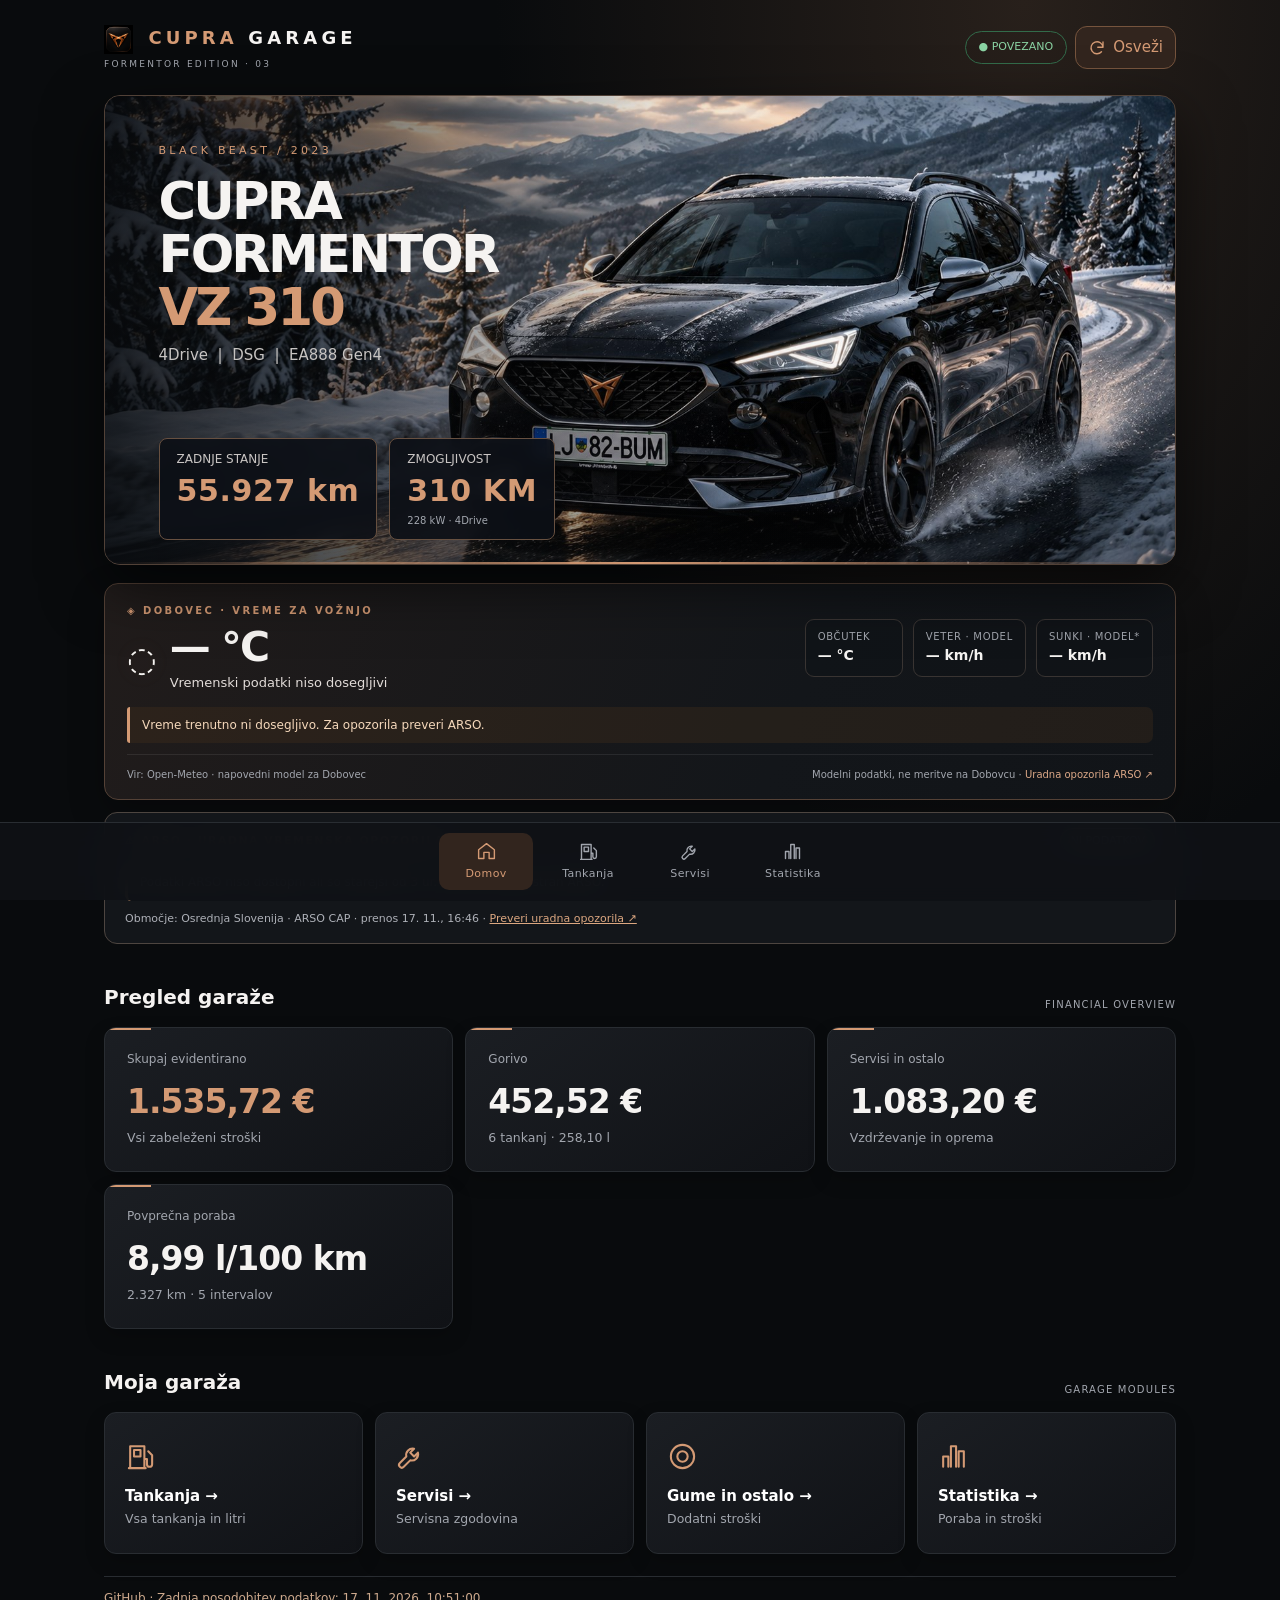
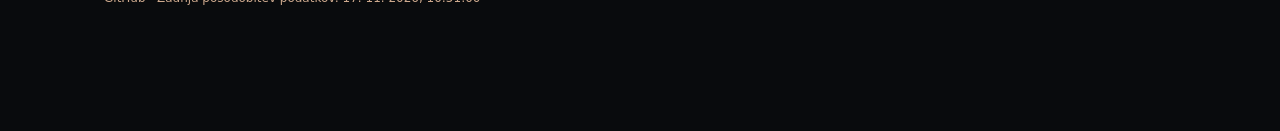
==== commit fbcd3a34: "Set Cupra Garage 3.1 as default app" ====
--- a/index.html
+++ b/index.html
@@ -1,124 +1,28 @@
 <!doctype html>
 <html lang="sl">
 <head>
-  <meta charset="utf-8" />
-  <meta name="viewport" content="width=device-width, initial-scale=1" />
-  <meta name="theme-color" content="#070b0d" />
+  <meta charset="UTF-8">
+  <meta name="viewport" content="width=device-width, initial-scale=1">
+
   <title>Cupra Garage</title>
-  <link rel="manifest" href="manifest.json" />
-  <link rel="stylesheet" href="css/style.css" />
+  <meta name="theme-color" content="#090b0d">
+
+  <meta http-equiv="refresh"
+        content="0;url=cupra-garage-v3-1-arso-future-dev04.html">
+
+  <script>
+    window.location.replace(
+      "cupra-garage-v3-1-arso-future-dev04.html"
+    );
+  </script>
 </head>
+
 <body>
-  <div class="app-shell">
-    <aside class="sidebar">
-      <div class="brand">
-        <div class="brand-mark">▲</div>
-        <div>
-          <div class="brand-title">CUPRA</div>
-          <div class="brand-sub">GARAGE</div>
-        </div>
-      </div>
-
-      <nav class="nav">
-        <button class="nav-item active" data-view="dashboard">Dashboard</button>
-        <button class="nav-item" data-view="fuel">Tankanja</button>
-        <button class="nav-item" data-view="service">Servisi</button>
-        <button class="nav-item" data-view="costs">Stroški</button>
-        <button class="nav-item" data-view="trips">Izleti</button>
-        <button class="nav-item" data-view="settings">Nastavitve</button>
-      </nav>
-
-      <div class="car-card">
-        <div class="eyebrow">Moj avto</div>
-        <strong>Formentor VZ 310 4Drive</strong>
-        <span>VSSZZZKM8PR084364</span>
-        <span>Nakup: 05.06.2026 / 41.100 km</span>
-      </div>
-    </aside>
-
-    <main class="main">
-      <section class="hero card">
-        <input id="heroUpload" type="file" accept="image/*" hidden />
-        <div class="hero-bg" id="heroBg"></div>
-        <div class="hero-overlay"></div>
-        <div class="hero-content">
-          <p class="eyebrow">Dobrodošel, Bine</p>
-          <h1>CUPRA GARAGE</h1>
-          <h2>Formentor VZ 310 4Drive</h2>
-          <div class="hero-actions">
-            <button class="primary" id="openFuelForm">+ Novo tankanje</button>
-            <button class="ghost" id="uploadHero">Naloži mojo Cupro</button>
-          </div>
-        </div>
-      </section>
-
-      <section class="stats-grid">
-        <article class="stat card">
-          <span class="eyebrow">Trenutni KM</span>
-          <strong id="statKm">41.100</strong><small>km</small>
-        </article>
-        <article class="stat card">
-          <span class="eyebrow">Povprečna poraba</span>
-          <strong id="statConsumption">—</strong><small>l/100 km</small>
-        </article>
-        <article class="stat card">
-          <span class="eyebrow">Skupni stroški</span>
-          <strong id="statCosts">0,00 €</strong><small>gorivo + stroški</small>
-        </article>
-        <article class="stat card">
-          <span class="eyebrow">Naslednji servis</span>
-          <strong>50.000</strong><small>Haldex + diferencial</small>
-        </article>
-      </section>
-
-      <section class="content-grid">
-        <article class="panel card">
-          <div class="panel-head">
-            <h3>Zadnja tankanja</h3>
-            <button class="link-btn" data-view="fuel">Poglej vse</button>
-          </div>
-          <div id="fuelList" class="list empty">Ni še pravih tankanj. Dodaj prvo tankanje po nakupu.</div>
-        </article>
-
-        <article class="panel card">
-          <div class="panel-head">
-            <h3>Poraba</h3>
-            <span>zadnji vnosi</span>
-          </div>
-          <div class="chart-box" id="chartBox">
-            <div class="chart-placeholder">Premalo podatkov za graf</div>
-          </div>
-        </article>
-      </section>
-
-      <section class="module card hidden" id="fuelModule">
-        <div class="panel-head">
-          <h3>Novo tankanje</h3>
-          <button class="link-btn" id="closeFuelForm">Zapri</button>
-        </div>
-        <form id="fuelForm" class="form-grid">
-          <label>Datum<input name="date" type="date" required /></label>
-          <label>Kilometri<input name="km" type="number" min="41100" step="1" required /></label>
-          <label>Litri<input name="liters" type="number" min="0" step="0.01" required /></label>
-          <label>Cena skupaj (€)<input name="total" type="number" min="0" step="0.01" required /></label>
-          <label>Gorivo<select name="fuel"><option>95 RON</option><option>100 RON</option></select></label>
-          <label>Črpalka<input name="station" placeholder="Petrol, OMV, MOL..." /></label>
-          <label class="span-2">Opomba<input name="note" placeholder="npr. prvo tankanje, relacija..." /></label>
-          <button class="primary span-2" type="submit">Shrani tankanje v Google Sheet</button>
-        </form>
-        <p class="sync-status" id="syncStatus">Pripravljeno.</p>
-      </section>
-    </main>
-  </div>
-
-  <nav class="bottom-nav">
-    <button class="active" data-view="dashboard">Domov</button>
-    <button data-view="fuel">Tankanja</button>
-    <button data-view="service">Servisi</button>
-    <button data-view="costs">Stroški</button>
-  </nav>
-
-  <script src="js/api.js"></script>
-  <script src="js/app.js"></script>
+  <p>
+    Odpiram Cupra Garage 3.1 ...
+    <a href="cupra-garage-v3-1-arso-future-dev04.html">
+      Odpri aplikacijo
+    </a>
+  </p>
 </body>
-</html>
+</html>
